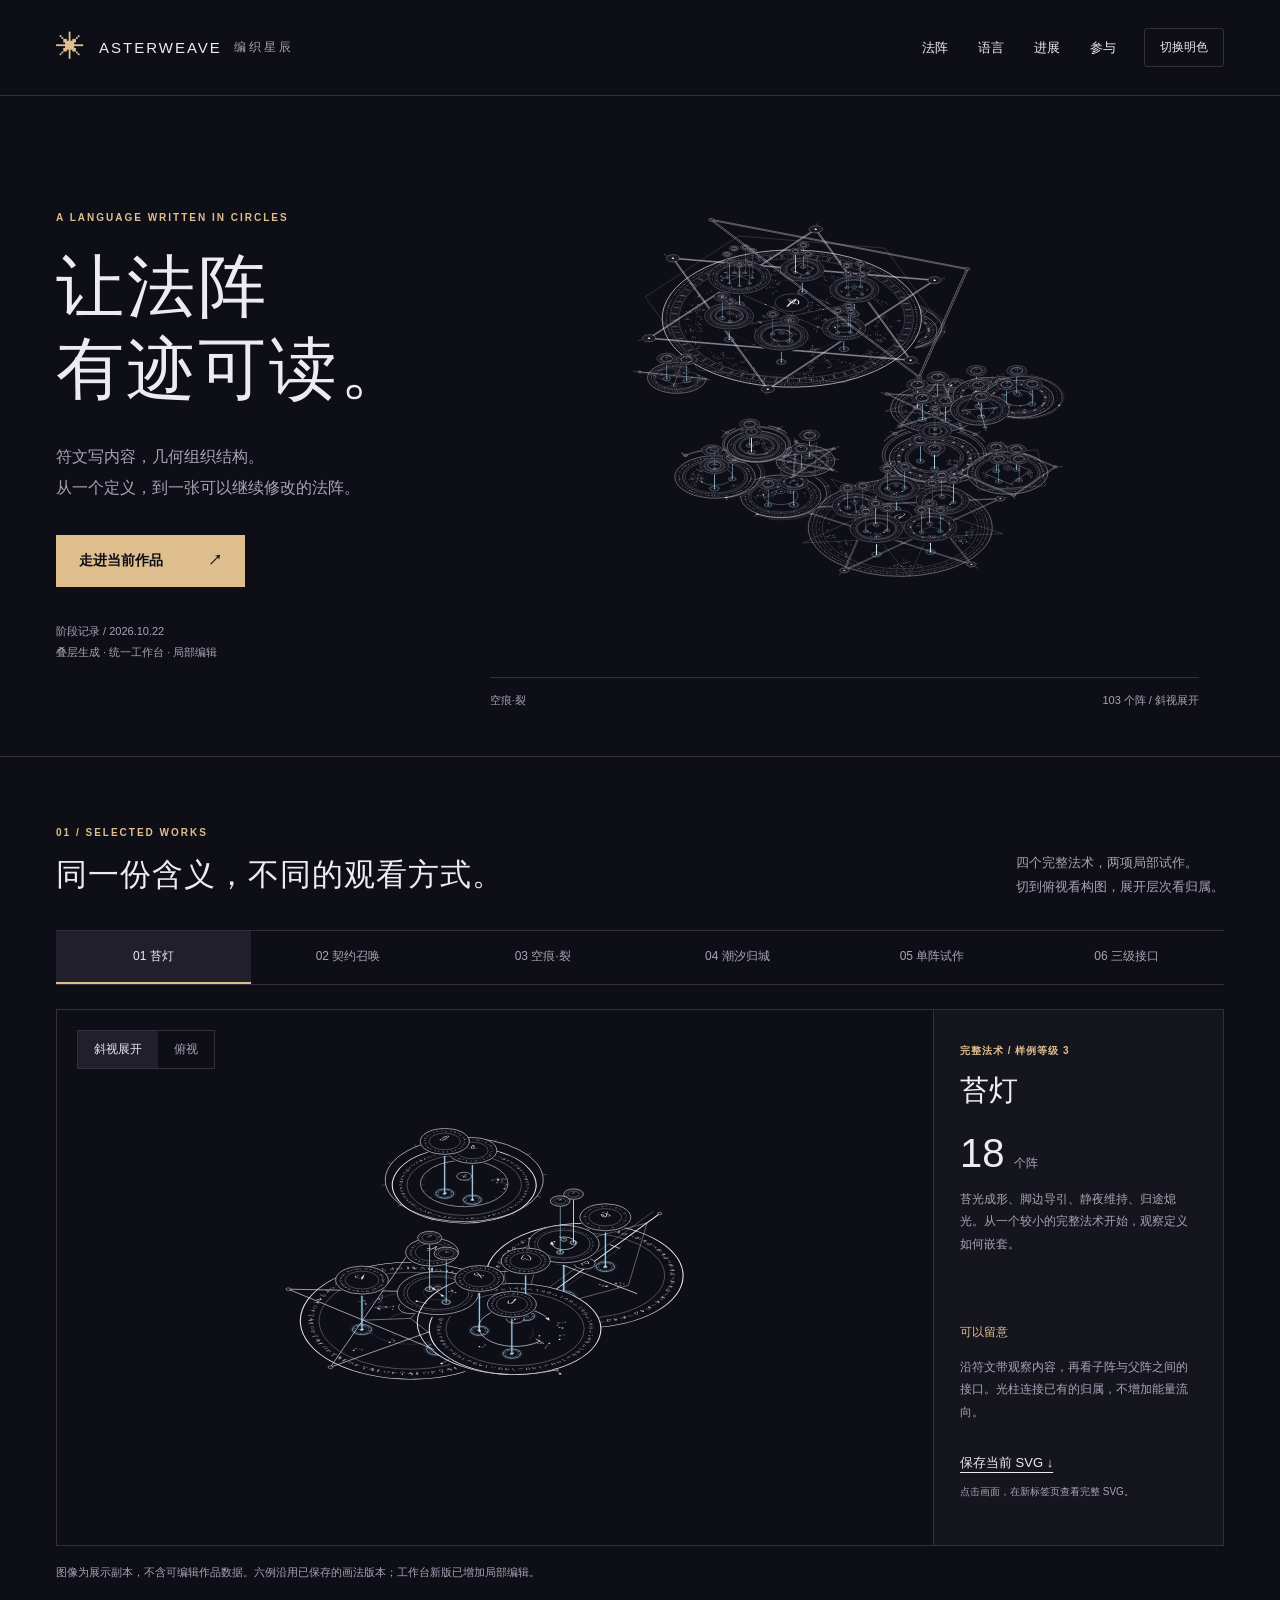
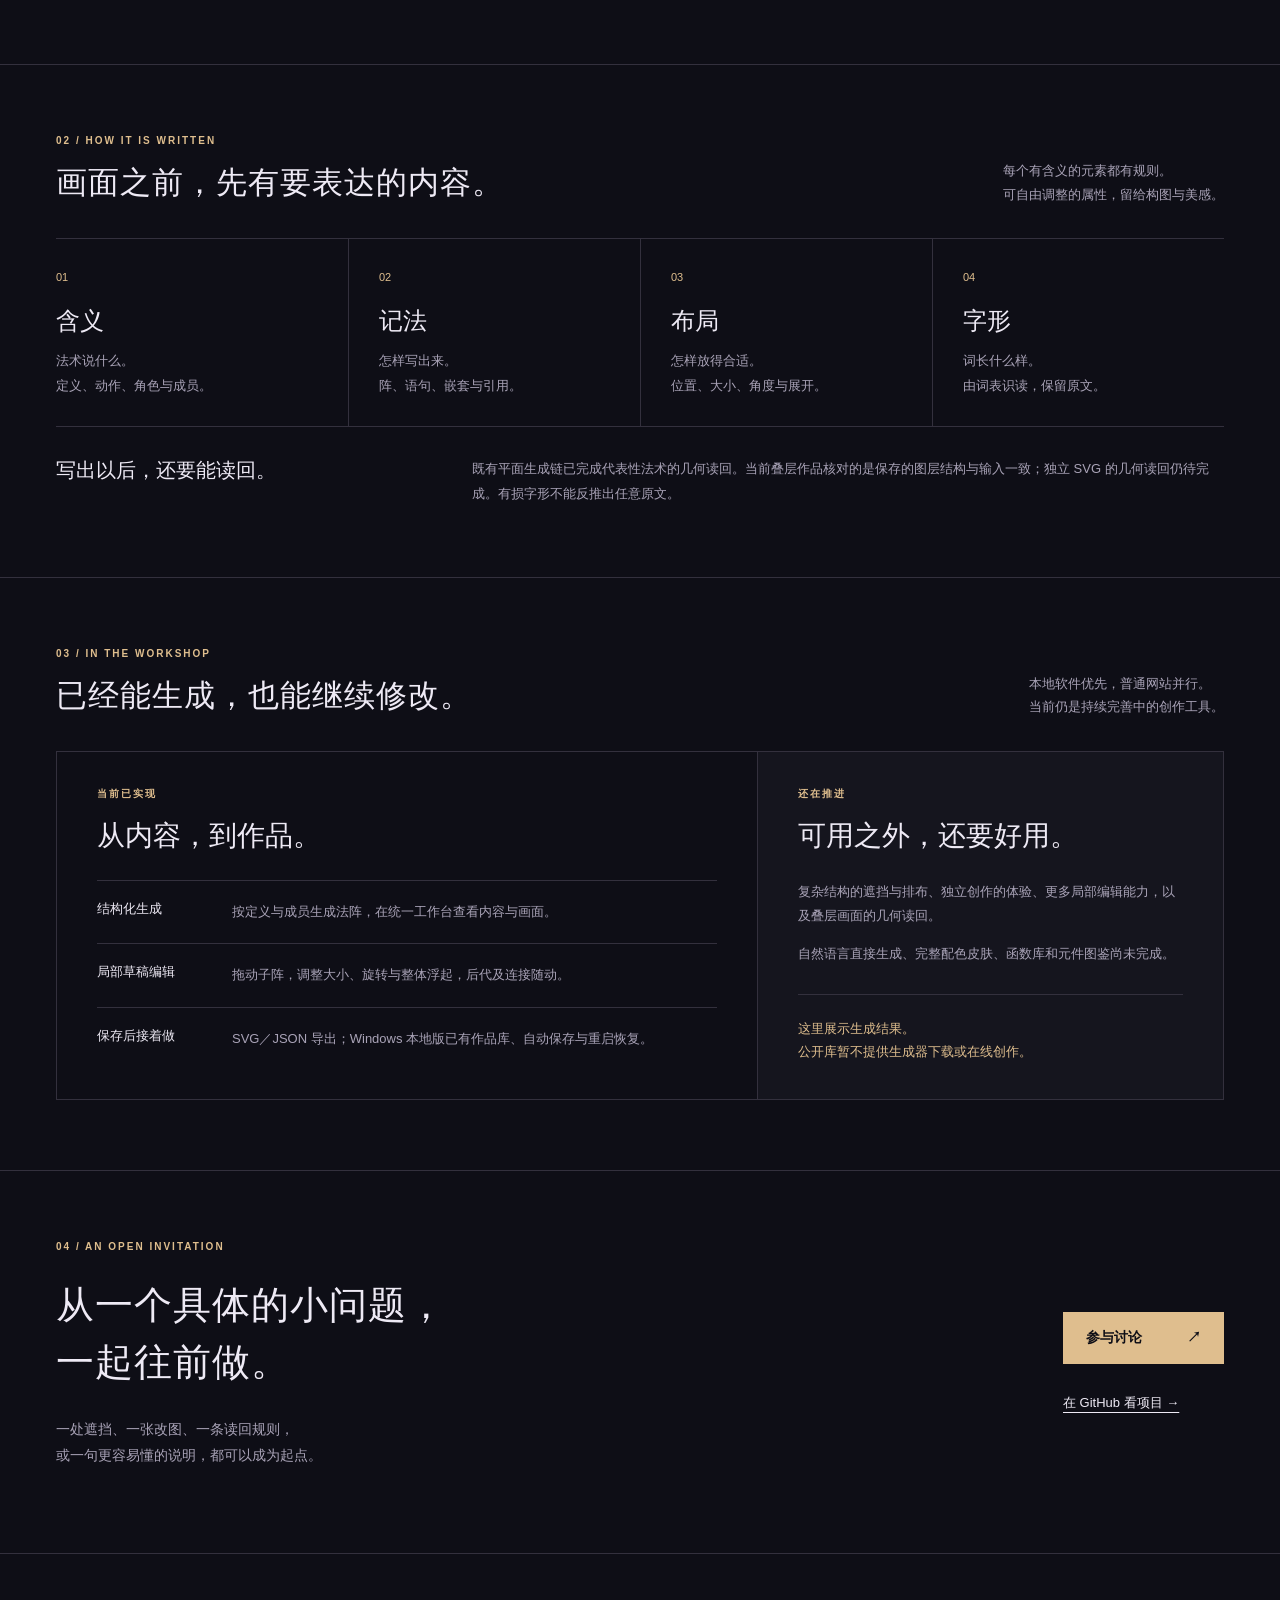
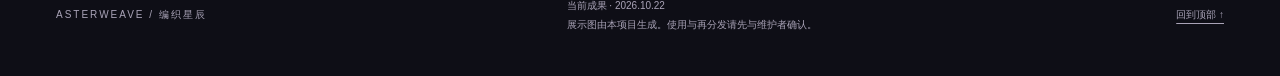
==== index.html @ 4962d7f4 "docs: refresh public showcase with current layered works" ====
<!doctype html>
<html lang="zh-CN">
<head>
  <meta charset="utf-8">
  <meta name="viewport" content="width=device-width,initial-scale=1">
  <meta name="description" content="Asterweave 编织星辰：一门可读、可写的法阵图形语言。查看当前法术、叠层结构与创作进展。">
  <title>Asterweave · 编织星辰</title>
  <link rel="stylesheet" href="showcase.css">
  <script src="showcase.js" defer></script>
</head>
<body>
  <a class="skip" href="#works">跳到作品</a>
  <header class="masthead wrap">
    <a class="brand" href="#"><span class="brand-mark" aria-hidden="true">✳</span> ASTERWEAVE <span class="brand-cn">编织星辰</span></a>
    <nav aria-label="主导航"><a href="#works">法阵</a><a href="#process">语言</a><a href="#progress">进展</a><a href="#join">参与</a></nav>
    <button class="theme" type="button" aria-pressed="false">切换明色</button>
  </header>
  <main>
    <section class="hero wrap" aria-labelledby="intro-title">
      <div class="hero-copy"><p class="eyebrow">A LANGUAGE WRITTEN IN CIRCLES</p><h1 id="intro-title">让法阵<br>有迹可读。</h1><p class="lead">符文写内容，几何组织结构。<br>从一个定义，到一张可以继续修改的法阵。</p><a class="cta" href="#works">走进当前作品 <span aria-hidden="true">↗</span></a><p class="edition">阶段记录 / 2026.10.22<br>叠层生成 · 统一工作台 · 局部编辑</p></div>
      <figure class="hero-art"><img data-hero src="assets/rift-dark-oblique.svg" alt="空痕·裂，103 个阵的斜视展开" fetchpriority="high"><figcaption><span>空痕·裂</span><span>103 个阵 / 斜视展开</span></figcaption></figure>
    </section>
    <section class="works wrap section" id="works" aria-labelledby="works-title">
      <div class="section-head"><div><p class="eyebrow">01 / SELECTED WORKS</p><h2 id="works-title">同一份含义，不同的观看方式。</h2></div><p>四个完整法术，两项局部试作。<br>切到俯视看构图，展开层次看归属。</p></div>
      <div class="selectors" role="group" aria-label="选择作品">
        <button type="button" data-work="moss-lamp" aria-pressed="true">01 苔灯</button><button type="button" data-work="contract" aria-pressed="false">02 契约召唤</button><button type="button" data-work="rift" aria-pressed="false">03 空痕·裂</button><button type="button" data-work="tidal-city" aria-pressed="false">04 潮汐归城</button><button type="button" data-work="single" aria-pressed="false">05 单阵试作</button><button type="button" data-work="chain" aria-pressed="false">06 三级接口</button>
      </div>
      <div class="exhibit">
        <div class="exhibit-image"><div class="view-controls" role="group" aria-label="观看角度"><button type="button" data-mode="oblique" aria-pressed="true">斜视展开</button><button type="button" data-mode="flat" aria-pressed="false">俯视</button></div><a id="art-link" href="assets/moss-lamp-dark-oblique.svg" target="_blank" rel="noopener" aria-label="打开苔灯完整 SVG"><img id="art-image" src="assets/moss-lamp-dark-oblique.svg" alt="苔灯，斜视展开" decoding="async"></a></div>
        <aside class="exhibit-note" aria-live="polite"><div><p class="eyebrow" id="work-kind">完整法术 / 样例等级 3</p><h3 id="work-title">苔灯</h3><p class="work-count"><strong id="work-count">18</strong> 个阵</p><p id="work-description">苔光成形、脚边导引、静夜维持、归途熄光。从一个较小的完整法术开始，观察定义如何嵌套。</p></div><div><p class="look-label">可以留意</p><p id="work-look">沿符文带观察内容，再看子阵与父阵之间的接口。光柱连接已有的归属，不增加能量流向。</p><a class="text-link" id="download" href="assets/moss-lamp-dark-oblique.svg" download>保存当前 SVG ↓</a><p class="small" id="image-status" role="status">点击画面，在新标签页查看完整 SVG。</p></div></aside>
      </div>
      <p class="footnote">图像为展示副本，不含可编辑作品数据。六例沿用已保存的画法版本；工作台新版已增加局部编辑。</p>
      <noscript><p>未启用脚本时，可直接查看六个样例：<a href="assets/moss-lamp-dark-oblique.svg">苔灯</a> · <a href="assets/contract-dark-oblique.svg">契约召唤</a> · <a href="assets/rift-dark-oblique.svg">空痕·裂</a> · <a href="assets/tidal-city-dark-oblique.svg">潮汐归城</a> · <a href="assets/single-dark-oblique.svg">单阵</a> · <a href="assets/chain-dark-oblique.svg">三级接口</a>。</p></noscript>
    </section>
    <section class="language wrap section" id="process" aria-labelledby="language-title"><div class="section-head"><div><p class="eyebrow">02 / HOW IT IS WRITTEN</p><h2 id="language-title">画面之前，先有要表达的内容。</h2></div><p>每个有含义的元素都有规则。<br>可自由调整的属性，留给构图与美感。</p></div><div class="layers"><article><span>01</span><h3>含义</h3><p>法术说什么。<br>定义、动作、角色与成员。</p></article><article><span>02</span><h3>记法</h3><p>怎样写出来。<br>阵、语句、嵌套与引用。</p></article><article><span>03</span><h3>布局</h3><p>怎样放得合适。<br>位置、大小、角度与展开。</p></article><article><span>04</span><h3>字形</h3><p>词长什么样。<br>由词表识读，保留原文。</p></article></div><div class="reading"><h3>写出以后，还要能读回。</h3><p>既有平面生成链已完成代表性法术的几何读回。当前叠层作品核对的是保存的图层结构与输入一致；独立 SVG 的几何读回仍待完成。有损字形不能反推出任意原文。</p></div></section>
    <section class="wrap section" id="progress" aria-labelledby="progress-title"><div class="section-head"><div><p class="eyebrow">03 / IN THE WORKSHOP</p><h2 id="progress-title">已经能生成，也能继续修改。</h2></div><p>本地软件优先，普通网站并行。<br>当前仍是持续完善中的创作工具。</p></div><div class="progress-grid"><div class="progress-now"><p class="eyebrow">当前已实现</p><h3>从内容，到作品。</h3><ul><li><strong>结构化生成</strong><span>按定义与成员生成法阵，在统一工作台查看内容与画面。</span></li><li><strong>局部草稿编辑</strong><span>拖动子阵，调整大小、旋转与整体浮起，后代及连接随动。</span></li><li><strong>保存后接着做</strong><span>SVG／JSON 导出；Windows 本地版已有作品库、自动保存与重启恢复。</span></li></ul></div><div class="progress-next"><p class="eyebrow">还在推进</p><h3>可用之外，还要好用。</h3><p>复杂结构的遮挡与排布、独立创作的体验、更多局部编辑能力，以及叠层画面的几何读回。</p><p>自然语言直接生成、完整配色皮肤、函数库和元件图鉴尚未完成。</p><div class="availability">这里展示生成结果。<br>公开库暂不提供生成器下载或在线创作。</div></div></div></section>
    <section class="join wrap section" id="join"><div><p class="eyebrow">04 / AN OPEN INVITATION</p><h2>从一个具体的小问题，<br>一起往前做。</h2><p>一处遮挡、一张改图、一条读回规则，<br>或一句更容易懂的说明，都可以成为起点。</p></div><div class="join-actions"><a class="cta" href="https://github.com/JizhiShiroppu/Asterweave-public/issues/new/choose">参与讨论 <span aria-hidden="true">↗</span></a><a class="text-link" href="https://github.com/JizhiShiroppu/Asterweave-public">在 GitHub 看项目 →</a></div></section>
  </main>
  <footer class="wrap footer"><span>ASTERWEAVE / 编织星辰</span><p>当前成果 · 2026.10.22<br>展示图由本项目生成。使用与再分发请先与维护者确认。</p><a href="#">回到顶部 ↑</a></footer>
</body>
</html>
---- showcase.css ----
:root{color-scheme:dark;--bg:#0e0e16;--panel:#15151e;--ink:#eeeaf5;--muted:#a9a3b7;--line:#33303d;--accent:#dfbe8e;--soft:#211f2b;font-family:'Segoe UI','Microsoft YaHei',sans-serif;color:var(--ink);background:var(--bg)}
:root[data-theme=light]{color-scheme:light;--bg:#f7f5fb;--panel:#eeebf3;--ink:#282235;--muted:#665e75;--line:#d4ccdf;--accent:#80531f;--soft:#e6dfec}*{box-sizing:border-box}html{scroll-behavior:smooth;scroll-padding-top:30px}body{margin:0}button,a{-webkit-tap-highlight-color:transparent}button{font:inherit;cursor:pointer}a{color:inherit;text-underline-offset:5px}a:focus-visible,button:focus-visible{outline:2px solid var(--accent);outline-offset:5px}button{color:var(--ink)}.wrap{max-width:1440px;margin-inline:auto;padding-inline:56px}.masthead{height:96px;display:flex;align-items:center;gap:28px;border-bottom:1px solid var(--line)}.brand{text-decoration:none;letter-spacing:2px;font-size:15px;display:flex;align-items:center;gap:12px}.brand-mark{color:var(--accent);font-size:29px}.brand-cn{font-size:12px;letter-spacing:3px;color:var(--muted)}nav{display:flex;gap:30px;margin-left:auto;font-size:13px}nav a{text-decoration:none}.theme{background:transparent;border:1px solid var(--line);padding:10px 15px;font-size:12px;border-radius:3px}.hero{display:grid;grid-template-columns:35% 65%;min-height:660px;align-items:center;padding-block:68px 45px}.eyebrow{font-size:10px;font-weight:600;letter-spacing:2px;color:var(--accent);margin:0 0 24px}.hero h1{font-family:'Songti SC','SimSun',serif;font-size:clamp(52px,5.3vw,82px);font-weight:400;line-height:1.2;letter-spacing:3px;margin:0 0 32px}.lead{font-size:16px;line-height:1.9;color:var(--muted);margin:0 0 32px}.cta{display:inline-flex;align-items:center;justify-content:space-between;gap:45px;padding:16px 22px;background:var(--accent);color:var(--bg);font-size:14px;font-weight:600;text-decoration:none;border:1px solid var(--accent)}.cta:hover{filter:brightness(1.1)}.edition{font-size:11px;line-height:1.9;color:var(--muted);margin:34px 0 0}.hero-art{margin:0;min-width:0}.hero-art img{width:100%;height:490px;object-fit:contain;display:block}.hero-art figcaption{margin:20px 25px 0;display:flex;justify-content:space-between;font-size:11px;color:var(--muted);border-top:1px solid var(--line);padding-top:15px}.section{padding-block:70px;border-top:1px solid var(--line)}.section-head{display:flex;justify-content:space-between;align-items:flex-end;gap:30px;margin-bottom:32px}.section-head .eyebrow{margin-bottom:14px}h2{font-size:clamp(24px,2.4vw,34px);line-height:1.5;font-weight:400;letter-spacing:1px;margin:0}.section-head>p{color:var(--muted);font-size:13px;line-height:1.8;margin:0}h3{font-weight:400}.selectors{display:flex;flex-wrap:wrap;border-top:1px solid var(--line);border-bottom:1px solid var(--line);margin-bottom:24px}.selectors button{background:none;border:0;border-bottom:2px solid transparent;padding:17px 20px;font-size:12px;color:var(--muted);flex:1;white-space:nowrap}.selectors button[aria-pressed=true]{border-bottom-color:var(--accent);color:var(--ink);background:var(--soft)}.exhibit{display:grid;grid-template-columns:minmax(0,1fr) 290px;border:1px solid var(--line)}.exhibit-image{position:relative;min-width:0}.view-controls{position:absolute;top:20px;left:20px;z-index:1;display:flex;border:1px solid var(--line);background:var(--bg)}.view-controls button{background:none;border:0;padding:10px 16px;font-size:12px;color:var(--muted)}.view-controls button[aria-pressed=true]{background:var(--soft);color:var(--ink)}#art-link{display:block;padding:70px 20px 25px}#art-image{display:block;width:100%;height:440px;object-fit:contain}.exhibit-note{border-left:1px solid var(--line);padding:34px 26px;display:flex;flex-direction:column;justify-content:space-between;gap:32px;background:var(--panel)}.exhibit-note .eyebrow{font-size:10px;letter-spacing:1px;margin:0 0 12px}.exhibit-note h3{font-size:29px;line-height:1.4;margin:0 0 20px}.work-count{font-size:12px;color:var(--muted)}.work-count strong{font-weight:300;font-size:40px;color:var(--ink);padding-right:6px}.exhibit-note p:not(.eyebrow):not(.work-count){font-size:12px;line-height:1.9;color:var(--muted)}.exhibit-note .look-label{color:var(--accent)!important;margin-bottom:5px}.text-link{font-size:13px;display:inline-block;margin-top:18px}.small{font-size:10px!important}.footnote{font-size:11px;color:var(--muted);line-height:1.8;margin-top:17px}.layers{display:grid;grid-template-columns:repeat(4,1fr);border-top:1px solid var(--line);border-bottom:1px solid var(--line)}.layers article{padding:28px 30px;border-left:1px solid var(--line)}.layers article:first-child{padding-left:0;border-left:0}.layers span{font-size:11px;color:var(--accent)}.layers h3{font-size:24px;margin:20px 0 12px}.layers p{font-size:13px;line-height:1.9;color:var(--muted);margin:0}.reading{display:grid;grid-template-columns:1fr 2fr;gap:40px;margin-top:30px}.reading h3{font-size:20px;margin:0}.reading p{font-size:13px;line-height:1.9;color:var(--muted);margin:0}.progress-grid{display:grid;grid-template-columns:3fr 2fr;border:1px solid var(--line)}.progress-grid>div{padding:35px 40px}.progress-grid h3{font-size:28px;margin:0 0 25px}.progress-next{background:var(--panel);border-left:1px solid var(--line)}.progress-grid .eyebrow{margin-bottom:16px}.progress-grid ul{list-style:none;padding:0;margin:0}.progress-grid li{display:grid;grid-template-columns:120px 1fr;gap:15px;border-top:1px solid var(--line);padding:19px 0}.progress-grid li:last-child{padding-bottom:0}.progress-grid strong{font-size:13px;font-weight:500}.progress-grid span,.progress-next p:not(.eyebrow){font-size:13px;line-height:1.9;color:var(--muted)}.availability{border-top:1px solid var(--line);padding-top:22px;margin-top:27px;font-size:13px;line-height:1.8;color:var(--accent)}.join{display:flex;justify-content:space-between;align-items:center;gap:40px}.join h2{font-size:clamp(29px,3vw,43px)}.join p:not(.eyebrow){font-size:14px;color:var(--muted);line-height:1.9;margin-top:25px}.join-actions{display:flex;flex-direction:column;align-items:flex-start;gap:12px}.footer{display:flex;align-items:center;justify-content:space-between;gap:25px;padding-block:32px;border-top:1px solid var(--line);font-size:10px;color:var(--muted)}.footer>span{letter-spacing:2px}.footer p{line-height:1.9}.skip{position:fixed;top:-100px;left:20px;padding:12px;z-index:5;background:var(--bg)}.skip:focus{top:10px}@media(min-width:1600px){.hero{min-height:730px}.hero-art img{height:540px}}@media(max-width:1000px){.wrap{padding-inline:28px}.brand-cn{display:none}nav{gap:20px}.hero{grid-template-columns:38% 62%;min-height:590px}.hero-art img{height:420px}.hero h1{font-size:clamp(40px,5.7vw,56px)}.lead{font-size:14px}.section-head{align-items:flex-start;flex-direction:column;gap:16px}.section-head>p br{display:none}.exhibit{grid-template-columns:minmax(0,1fr) 235px}.exhibit-note{padding:25px 20px}.exhibit-note h3{font-size:25px}.progress-grid>div{padding:28px}.progress-grid li{grid-template-columns:1fr;gap:7px}.selectors button{padding-inline:12px}}@media(max-width:640px){.wrap{padding-inline:20px}.masthead{height:76px;gap:14px;flex-wrap:wrap}.brand{font-size:12px;gap:7px;letter-spacing:1px}.brand-mark{font-size:24px}.theme{margin-left:auto;font-size:11px;padding:8px 10px}nav{display:none}.hero{grid-template-columns:1fr;padding-block:40px 28px;gap:20px}.hero h1{font-size:53px;line-height:1.15;margin-bottom:24px}.hero h1 br{display:block}.hero .eyebrow{font-size:9px;margin-bottom:20px}.lead{font-size:14px;margin-bottom:24px}.edition{margin-top:22px;font-size:10px}.hero-art img{height:280px}.hero-art figcaption{margin:5px 0 0}.section{padding-block:42px}.section-head{margin-bottom:24px}h2{font-size:24px;letter-spacing:0}.selectors{display:grid;grid-template-columns:repeat(3,1fr);gap:0}.selectors button{font-size:11px;padding:14px 5px}.exhibit{grid-template-columns:1fr}#art-link{padding:65px 10px 20px}#art-image{height:290px}.view-controls{top:14px;left:14px}.exhibit-note{border-left:0;border-top:1px solid var(--line);display:grid;grid-template-columns:1fr;gap:12px;padding:24px}.exhibit-note h3{margin-bottom:10px}.work-count{margin:8px 0}.work-count strong{font-size:32px}.exhibit-note p{margin-block:8px}.exhibit-note .text-link{margin-top:10px}.layers{grid-template-columns:repeat(2,1fr)}.layers article{padding:23px!important}.layers article:nth-child(odd){border-left:0;padding-left:0!important}.layers article:nth-child(n+3){border-top:1px solid var(--line)}.layers h3{font-size:22px;margin:12px 0 8px}.layers p{font-size:12px}.reading{grid-template-columns:1fr;gap:15px;margin-top:24px}.progress-grid{grid-template-columns:1fr}.progress-grid>div{padding:25px}.progress-next{border-left:0;border-top:1px solid var(--line)}.join{align-items:flex-start;flex-direction:column;gap:20px}.join h2{font-size:30px}.join p:not(.eyebrow){font-size:13px}.footer{align-items:flex-start;flex-direction:column;gap:10px}.footer p{margin:0}}@media(prefers-reduced-motion:reduce){html{scroll-behavior:auto}}
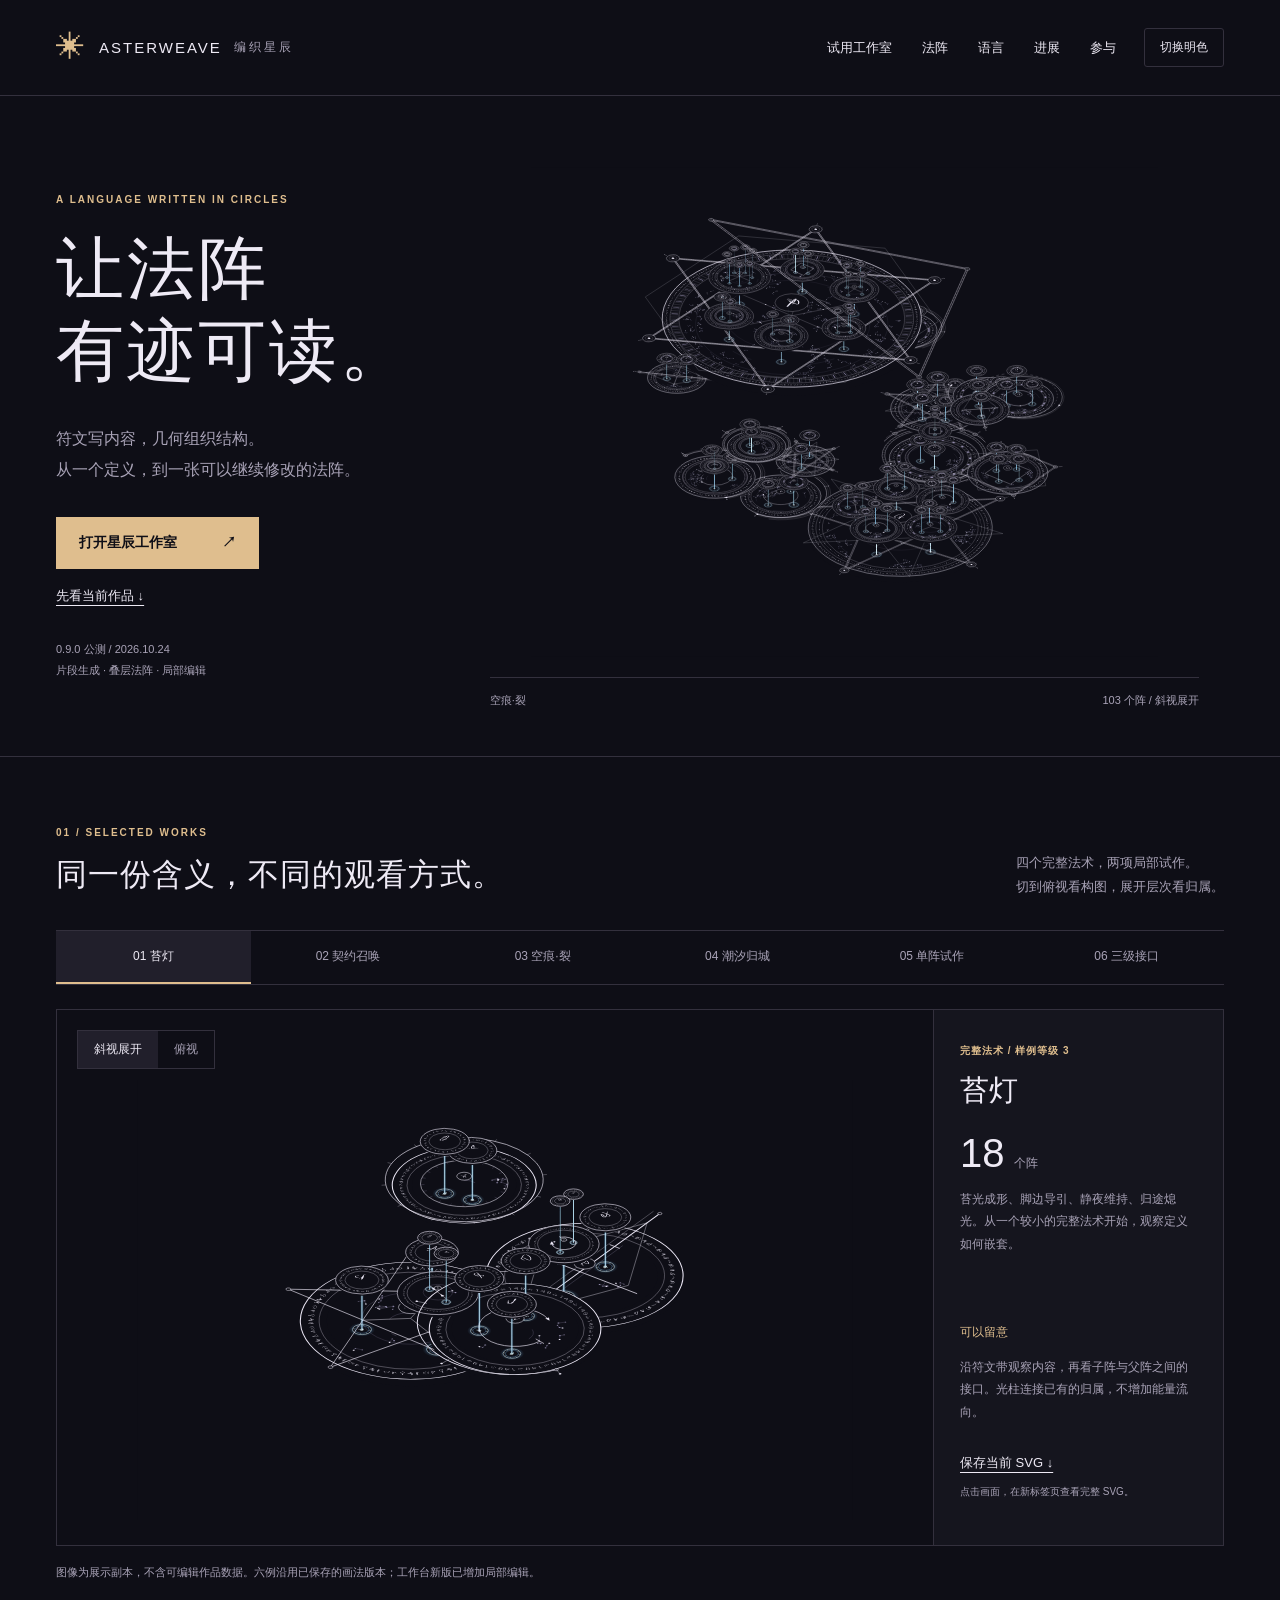
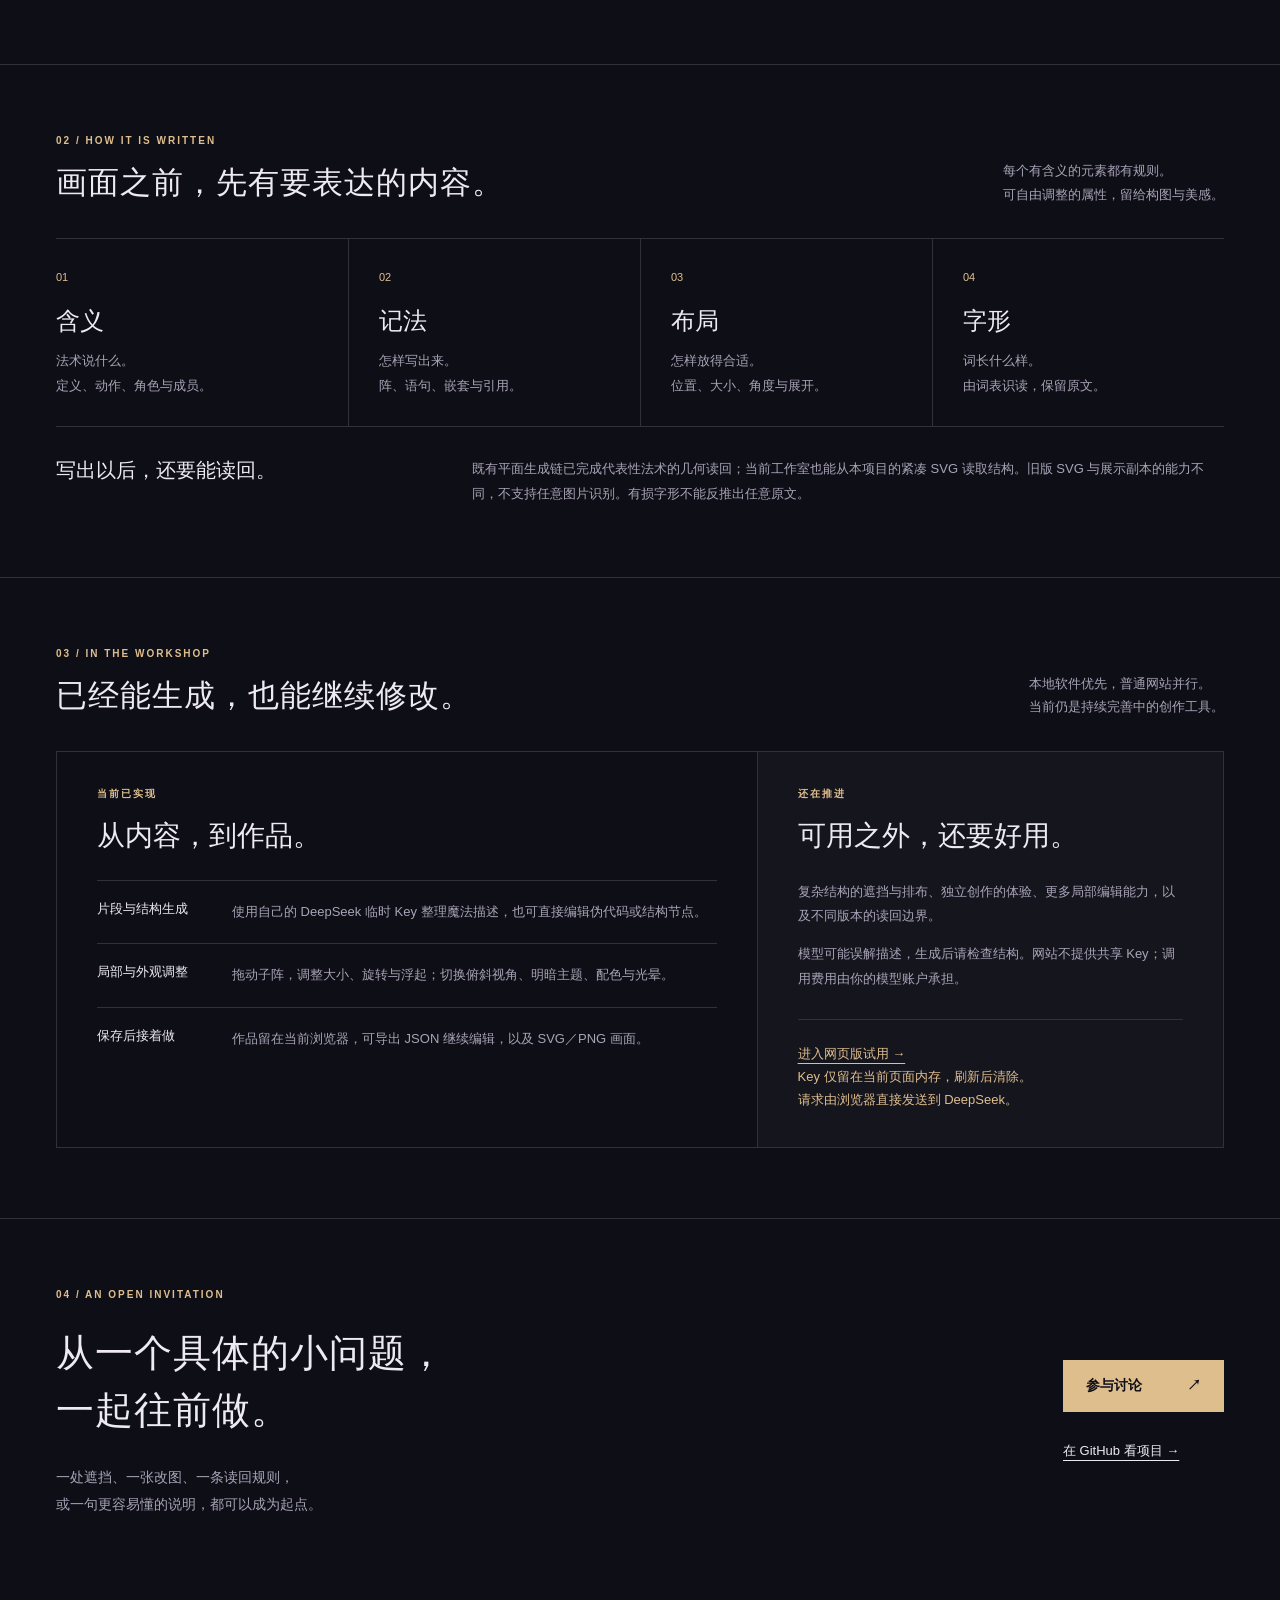
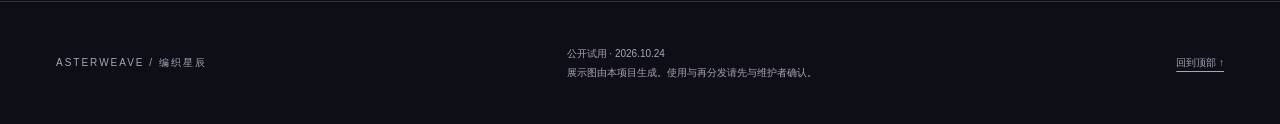
==== commit 913ed825: "feat: publish browser studio with temporary DeepSeek key" ====
--- a/index.html
+++ b/index.html
@@ -12,12 +12,12 @@
   <a class="skip" href="#works">跳到作品</a>
   <header class="masthead wrap">
     <a class="brand" href="#"><span class="brand-mark" aria-hidden="true">✳</span> ASTERWEAVE <span class="brand-cn">编织星辰</span></a>
-    <nav aria-label="主导航"><a href="#works">法阵</a><a href="#process">语言</a><a href="#progress">进展</a><a href="#join">参与</a></nav>
+    <nav aria-label="主导航"><a href="try/">试用工作室</a><a href="#works">法阵</a><a href="#process">语言</a><a href="#progress">进展</a><a href="#join">参与</a></nav>
     <button class="theme" type="button" aria-pressed="false">切换明色</button>
   </header>
   <main>
     <section class="hero wrap" aria-labelledby="intro-title">
-      <div class="hero-copy"><p class="eyebrow">A LANGUAGE WRITTEN IN CIRCLES</p><h1 id="intro-title">让法阵<br>有迹可读。</h1><p class="lead">符文写内容，几何组织结构。<br>从一个定义，到一张可以继续修改的法阵。</p><a class="cta" href="#works">走进当前作品 <span aria-hidden="true">↗</span></a><p class="edition">阶段记录 / 2026.10.22<br>叠层生成 · 统一工作台 · 局部编辑</p></div>
+      <div class="hero-copy"><p class="eyebrow">A LANGUAGE WRITTEN IN CIRCLES</p><h1 id="intro-title">让法阵<br>有迹可读。</h1><p class="lead">符文写内容，几何组织结构。<br>从一个定义，到一张可以继续修改的法阵。</p><a class="cta" href="try/">打开星辰工作室 <span aria-hidden="true">↗</span></a><br><a class="text-link" href="#works">先看当前作品 ↓</a><p class="edition">0.9.0 公测 / 2026.10.24<br>片段生成 · 叠层法阵 · 局部编辑</p></div>
       <figure class="hero-art"><img data-hero src="assets/rift-dark-oblique.svg" alt="空痕·裂，103 个阵的斜视展开" fetchpriority="high"><figcaption><span>空痕·裂</span><span>103 个阵 / 斜视展开</span></figcaption></figure>
     </section>
     <section class="works wrap section" id="works" aria-labelledby="works-title">
@@ -32,10 +32,10 @@
       <p class="footnote">图像为展示副本，不含可编辑作品数据。六例沿用已保存的画法版本；工作台新版已增加局部编辑。</p>
       <noscript><p>未启用脚本时，可直接查看六个样例：<a href="assets/moss-lamp-dark-oblique.svg">苔灯</a> · <a href="assets/contract-dark-oblique.svg">契约召唤</a> · <a href="assets/rift-dark-oblique.svg">空痕·裂</a> · <a href="assets/tidal-city-dark-oblique.svg">潮汐归城</a> · <a href="assets/single-dark-oblique.svg">单阵</a> · <a href="assets/chain-dark-oblique.svg">三级接口</a>。</p></noscript>
     </section>
-    <section class="language wrap section" id="process" aria-labelledby="language-title"><div class="section-head"><div><p class="eyebrow">02 / HOW IT IS WRITTEN</p><h2 id="language-title">画面之前，先有要表达的内容。</h2></div><p>每个有含义的元素都有规则。<br>可自由调整的属性，留给构图与美感。</p></div><div class="layers"><article><span>01</span><h3>含义</h3><p>法术说什么。<br>定义、动作、角色与成员。</p></article><article><span>02</span><h3>记法</h3><p>怎样写出来。<br>阵、语句、嵌套与引用。</p></article><article><span>03</span><h3>布局</h3><p>怎样放得合适。<br>位置、大小、角度与展开。</p></article><article><span>04</span><h3>字形</h3><p>词长什么样。<br>由词表识读，保留原文。</p></article></div><div class="reading"><h3>写出以后，还要能读回。</h3><p>既有平面生成链已完成代表性法术的几何读回。当前叠层作品核对的是保存的图层结构与输入一致；独立 SVG 的几何读回仍待完成。有损字形不能反推出任意原文。</p></div></section>
-    <section class="wrap section" id="progress" aria-labelledby="progress-title"><div class="section-head"><div><p class="eyebrow">03 / IN THE WORKSHOP</p><h2 id="progress-title">已经能生成，也能继续修改。</h2></div><p>本地软件优先，普通网站并行。<br>当前仍是持续完善中的创作工具。</p></div><div class="progress-grid"><div class="progress-now"><p class="eyebrow">当前已实现</p><h3>从内容，到作品。</h3><ul><li><strong>结构化生成</strong><span>按定义与成员生成法阵，在统一工作台查看内容与画面。</span></li><li><strong>局部草稿编辑</strong><span>拖动子阵，调整大小、旋转与整体浮起，后代及连接随动。</span></li><li><strong>保存后接着做</strong><span>SVG／JSON 导出；Windows 本地版已有作品库、自动保存与重启恢复。</span></li></ul></div><div class="progress-next"><p class="eyebrow">还在推进</p><h3>可用之外，还要好用。</h3><p>复杂结构的遮挡与排布、独立创作的体验、更多局部编辑能力，以及叠层画面的几何读回。</p><p>自然语言直接生成、完整配色皮肤、函数库和元件图鉴尚未完成。</p><div class="availability">这里展示生成结果。<br>公开库暂不提供生成器下载或在线创作。</div></div></div></section>
+    <section class="language wrap section" id="process" aria-labelledby="language-title"><div class="section-head"><div><p class="eyebrow">02 / HOW IT IS WRITTEN</p><h2 id="language-title">画面之前，先有要表达的内容。</h2></div><p>每个有含义的元素都有规则。<br>可自由调整的属性，留给构图与美感。</p></div><div class="layers"><article><span>01</span><h3>含义</h3><p>法术说什么。<br>定义、动作、角色与成员。</p></article><article><span>02</span><h3>记法</h3><p>怎样写出来。<br>阵、语句、嵌套与引用。</p></article><article><span>03</span><h3>布局</h3><p>怎样放得合适。<br>位置、大小、角度与展开。</p></article><article><span>04</span><h3>字形</h3><p>词长什么样。<br>由词表识读，保留原文。</p></article></div><div class="reading"><h3>写出以后，还要能读回。</h3><p>既有平面生成链已完成代表性法术的几何读回；当前工作室也能从本项目的紧凑 SVG 读取结构。旧版 SVG 与展示副本的能力不同，不支持任意图片识别。有损字形不能反推出任意原文。</p></div></section>
+    <section class="wrap section" id="progress" aria-labelledby="progress-title"><div class="section-head"><div><p class="eyebrow">03 / IN THE WORKSHOP</p><h2 id="progress-title">已经能生成，也能继续修改。</h2></div><p>本地软件优先，普通网站并行。<br>当前仍是持续完善中的创作工具。</p></div><div class="progress-grid"><div class="progress-now"><p class="eyebrow">当前已实现</p><h3>从内容，到作品。</h3><ul><li><strong>片段与结构生成</strong><span>使用自己的 DeepSeek 临时 Key 整理魔法描述，也可直接编辑伪代码或结构节点。</span></li><li><strong>局部与外观调整</strong><span>拖动子阵，调整大小、旋转与浮起；切换俯斜视角、明暗主题、配色与光晕。</span></li><li><strong>保存后接着做</strong><span>作品留在当前浏览器，可导出 JSON 继续编辑，以及 SVG／PNG 画面。</span></li></ul></div><div class="progress-next"><p class="eyebrow">还在推进</p><h3>可用之外，还要好用。</h3><p>复杂结构的遮挡与排布、独立创作的体验、更多局部编辑能力，以及不同版本的读回边界。</p><p>模型可能误解描述，生成后请检查结构。网站不提供共享 Key；调用费用由你的模型账户承担。</p><div class="availability"><a href="try/">进入网页版试用 →</a><br>Key 仅留在当前页面内存，刷新后清除。<br>请求由浏览器直接发送到 DeepSeek。</div></div></div></section>
     <section class="join wrap section" id="join"><div><p class="eyebrow">04 / AN OPEN INVITATION</p><h2>从一个具体的小问题，<br>一起往前做。</h2><p>一处遮挡、一张改图、一条读回规则，<br>或一句更容易懂的说明，都可以成为起点。</p></div><div class="join-actions"><a class="cta" href="https://github.com/JizhiShiroppu/Asterweave-public/issues/new/choose">参与讨论 <span aria-hidden="true">↗</span></a><a class="text-link" href="https://github.com/JizhiShiroppu/Asterweave-public">在 GitHub 看项目 →</a></div></section>
   </main>
-  <footer class="wrap footer"><span>ASTERWEAVE / 编织星辰</span><p>当前成果 · 2026.10.22<br>展示图由本项目生成。使用与再分发请先与维护者确认。</p><a href="#">回到顶部 ↑</a></footer>
+  <footer class="wrap footer"><span>ASTERWEAVE / 编织星辰</span><p>公开试用 · 2026.10.24<br>展示图由本项目生成。使用与再分发请先与维护者确认。</p><a href="#">回到顶部 ↑</a></footer>
 </body>
 </html>
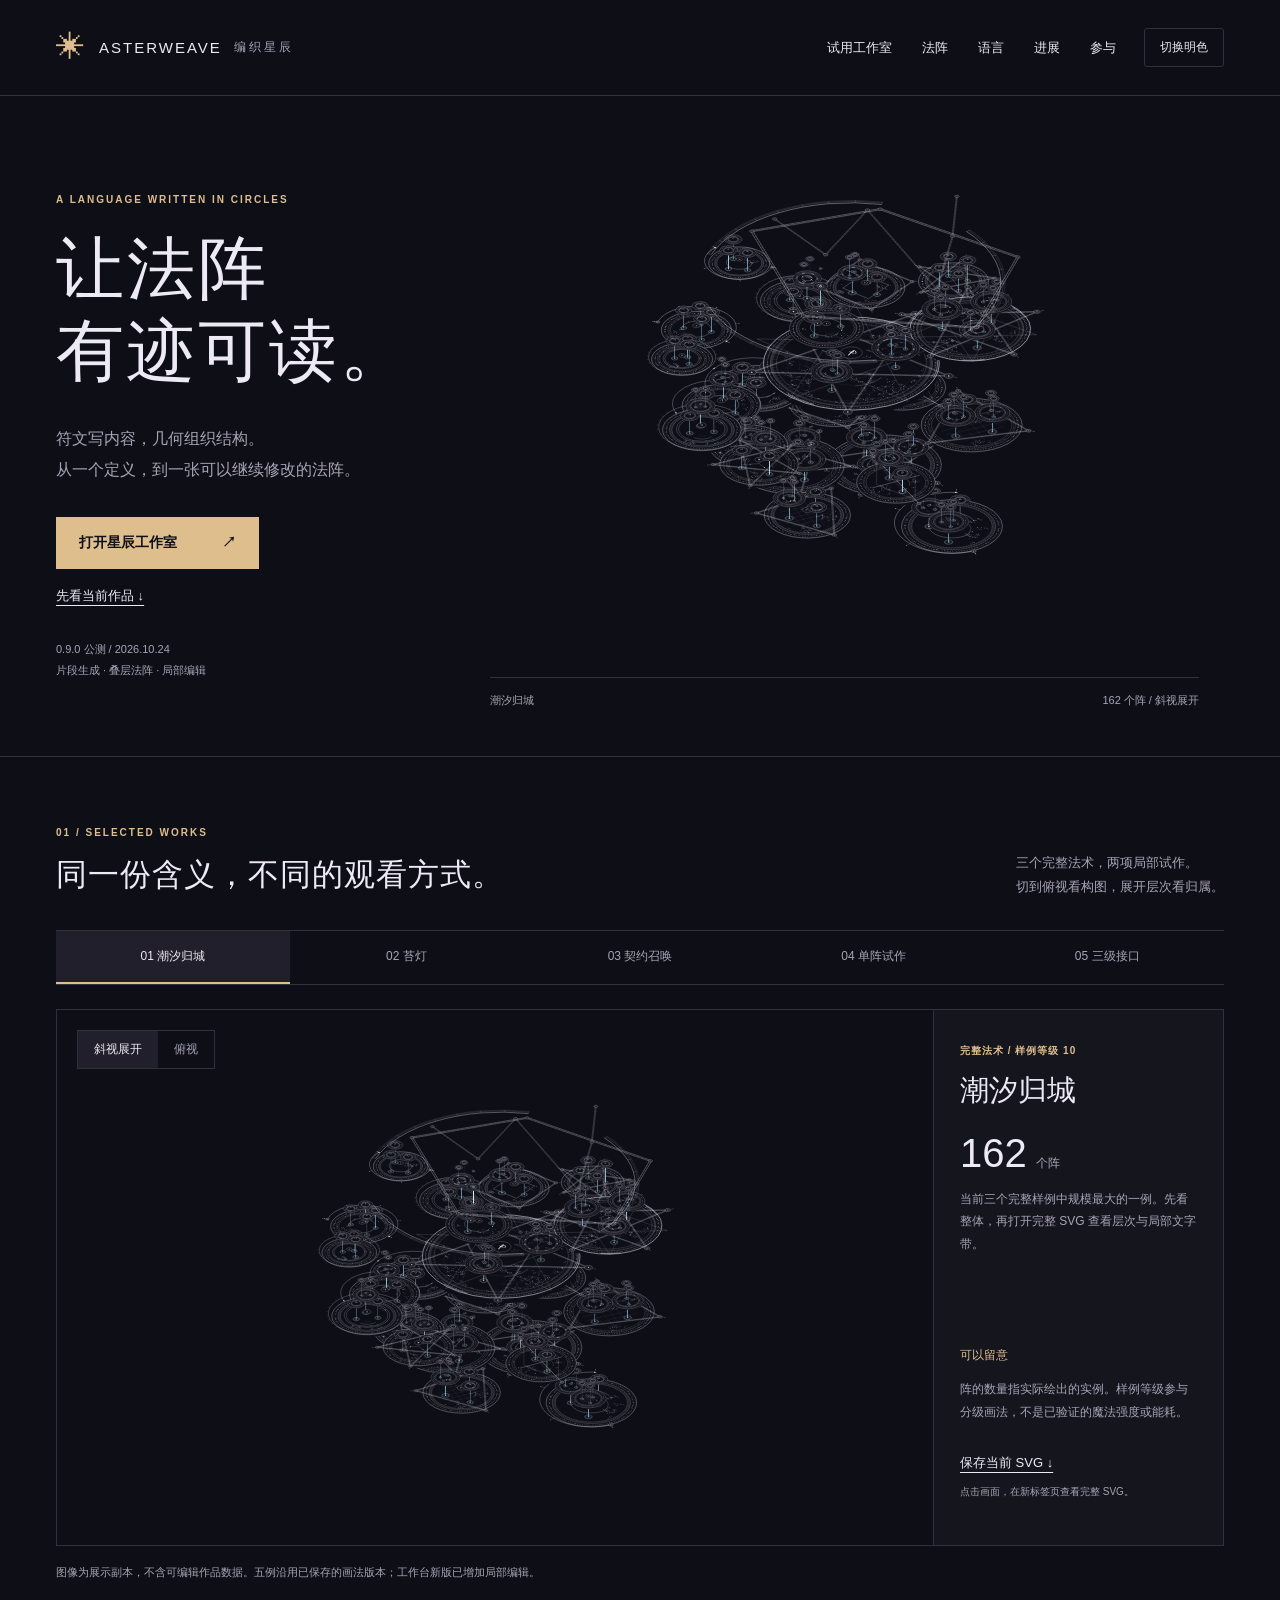
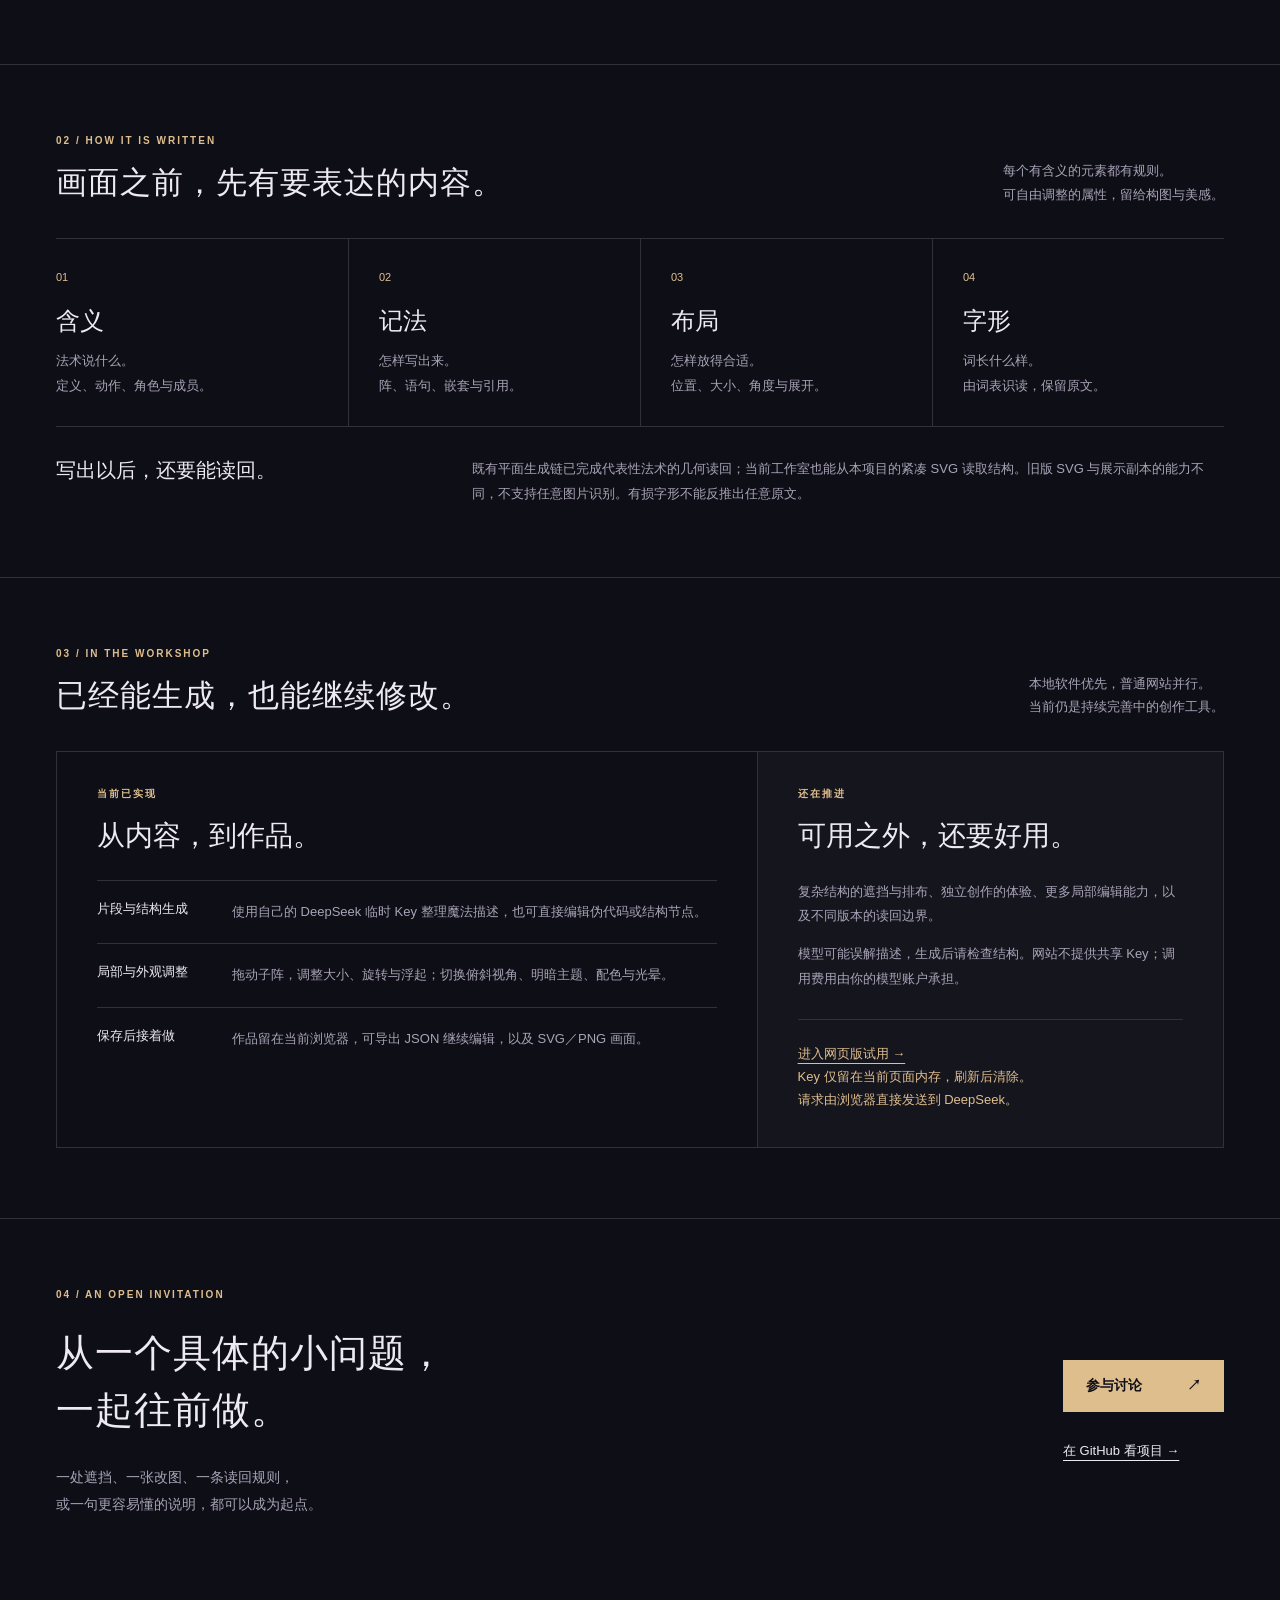
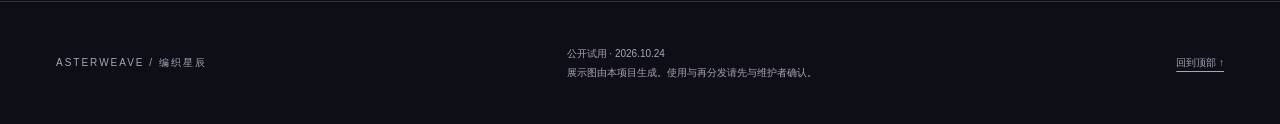
==== commit ba0d5726: "feat: showcase tidal city and remove retired private sample" ====
--- a/index.html
+++ b/index.html
@@ -18,19 +18,19 @@
   <main>
     <section class="hero wrap" aria-labelledby="intro-title">
       <div class="hero-copy"><p class="eyebrow">A LANGUAGE WRITTEN IN CIRCLES</p><h1 id="intro-title">让法阵<br>有迹可读。</h1><p class="lead">符文写内容，几何组织结构。<br>从一个定义，到一张可以继续修改的法阵。</p><a class="cta" href="try/">打开星辰工作室 <span aria-hidden="true">↗</span></a><br><a class="text-link" href="#works">先看当前作品 ↓</a><p class="edition">0.9.0 公测 / 2026.10.24<br>片段生成 · 叠层法阵 · 局部编辑</p></div>
-      <figure class="hero-art"><img data-hero src="assets/rift-dark-oblique.svg" alt="空痕·裂，103 个阵的斜视展开" fetchpriority="high"><figcaption><span>空痕·裂</span><span>103 个阵 / 斜视展开</span></figcaption></figure>
+      <figure class="hero-art"><img data-hero src="assets/tidal-city-dark-oblique.svg" alt="潮汐归城，162 个阵的斜视展开" fetchpriority="high"><figcaption><span>潮汐归城</span><span>162 个阵 / 斜视展开</span></figcaption></figure>
     </section>
     <section class="works wrap section" id="works" aria-labelledby="works-title">
-      <div class="section-head"><div><p class="eyebrow">01 / SELECTED WORKS</p><h2 id="works-title">同一份含义，不同的观看方式。</h2></div><p>四个完整法术，两项局部试作。<br>切到俯视看构图，展开层次看归属。</p></div>
+      <div class="section-head"><div><p class="eyebrow">01 / SELECTED WORKS</p><h2 id="works-title">同一份含义，不同的观看方式。</h2></div><p>三个完整法术，两项局部试作。<br>切到俯视看构图，展开层次看归属。</p></div>
       <div class="selectors" role="group" aria-label="选择作品">
-        <button type="button" data-work="moss-lamp" aria-pressed="true">01 苔灯</button><button type="button" data-work="contract" aria-pressed="false">02 契约召唤</button><button type="button" data-work="rift" aria-pressed="false">03 空痕·裂</button><button type="button" data-work="tidal-city" aria-pressed="false">04 潮汐归城</button><button type="button" data-work="single" aria-pressed="false">05 单阵试作</button><button type="button" data-work="chain" aria-pressed="false">06 三级接口</button>
+        <button type="button" data-work="tidal-city" aria-pressed="true">01 潮汐归城</button><button type="button" data-work="moss-lamp" aria-pressed="false">02 苔灯</button><button type="button" data-work="contract" aria-pressed="false">03 契约召唤</button><button type="button" data-work="single" aria-pressed="false">04 单阵试作</button><button type="button" data-work="chain" aria-pressed="false">05 三级接口</button>
       </div>
       <div class="exhibit">
-        <div class="exhibit-image"><div class="view-controls" role="group" aria-label="观看角度"><button type="button" data-mode="oblique" aria-pressed="true">斜视展开</button><button type="button" data-mode="flat" aria-pressed="false">俯视</button></div><a id="art-link" href="assets/moss-lamp-dark-oblique.svg" target="_blank" rel="noopener" aria-label="打开苔灯完整 SVG"><img id="art-image" src="assets/moss-lamp-dark-oblique.svg" alt="苔灯，斜视展开" decoding="async"></a></div>
-        <aside class="exhibit-note" aria-live="polite"><div><p class="eyebrow" id="work-kind">完整法术 / 样例等级 3</p><h3 id="work-title">苔灯</h3><p class="work-count"><strong id="work-count">18</strong> 个阵</p><p id="work-description">苔光成形、脚边导引、静夜维持、归途熄光。从一个较小的完整法术开始，观察定义如何嵌套。</p></div><div><p class="look-label">可以留意</p><p id="work-look">沿符文带观察内容，再看子阵与父阵之间的接口。光柱连接已有的归属，不增加能量流向。</p><a class="text-link" id="download" href="assets/moss-lamp-dark-oblique.svg" download>保存当前 SVG ↓</a><p class="small" id="image-status" role="status">点击画面，在新标签页查看完整 SVG。</p></div></aside>
+        <div class="exhibit-image"><div class="view-controls" role="group" aria-label="观看角度"><button type="button" data-mode="oblique" aria-pressed="true">斜视展开</button><button type="button" data-mode="flat" aria-pressed="false">俯视</button></div><a id="art-link" href="assets/tidal-city-dark-oblique.svg" target="_blank" rel="noopener" aria-label="打开潮汐归城完整 SVG"><img id="art-image" src="assets/tidal-city-dark-oblique.svg" alt="潮汐归城，斜视展开" decoding="async"></a></div>
+        <aside class="exhibit-note" aria-live="polite"><div><p class="eyebrow" id="work-kind">完整法术 / 样例等级 10</p><h3 id="work-title">潮汐归城</h3><p class="work-count"><strong id="work-count">162</strong> 个阵</p><p id="work-description">当前三个完整样例中规模最大的一例。先看整体，再打开完整 SVG 查看层次与局部文字带。</p></div><div><p class="look-label">可以留意</p><p id="work-look">阵的数量指实际绘出的实例。样例等级参与分级画法，不是已验证的魔法强度或能耗。</p><a class="text-link" id="download" href="assets/tidal-city-dark-oblique.svg" download>保存当前 SVG ↓</a><p class="small" id="image-status" role="status">点击画面，在新标签页查看完整 SVG。</p></div></aside>
       </div>
-      <p class="footnote">图像为展示副本，不含可编辑作品数据。六例沿用已保存的画法版本；工作台新版已增加局部编辑。</p>
-      <noscript><p>未启用脚本时，可直接查看六个样例：<a href="assets/moss-lamp-dark-oblique.svg">苔灯</a> · <a href="assets/contract-dark-oblique.svg">契约召唤</a> · <a href="assets/rift-dark-oblique.svg">空痕·裂</a> · <a href="assets/tidal-city-dark-oblique.svg">潮汐归城</a> · <a href="assets/single-dark-oblique.svg">单阵</a> · <a href="assets/chain-dark-oblique.svg">三级接口</a>。</p></noscript>
+      <p class="footnote">图像为展示副本，不含可编辑作品数据。五例沿用已保存的画法版本；工作台新版已增加局部编辑。</p>
+      <noscript><p>未启用脚本时，可直接查看五个样例：<a href="assets/tidal-city-dark-oblique.svg">潮汐归城</a> · <a href="assets/moss-lamp-dark-oblique.svg">苔灯</a> · <a href="assets/contract-dark-oblique.svg">契约召唤</a> · <a href="assets/single-dark-oblique.svg">单阵</a> · <a href="assets/chain-dark-oblique.svg">三级接口</a>。</p></noscript>
     </section>
     <section class="language wrap section" id="process" aria-labelledby="language-title"><div class="section-head"><div><p class="eyebrow">02 / HOW IT IS WRITTEN</p><h2 id="language-title">画面之前，先有要表达的内容。</h2></div><p>每个有含义的元素都有规则。<br>可自由调整的属性，留给构图与美感。</p></div><div class="layers"><article><span>01</span><h3>含义</h3><p>法术说什么。<br>定义、动作、角色与成员。</p></article><article><span>02</span><h3>记法</h3><p>怎样写出来。<br>阵、语句、嵌套与引用。</p></article><article><span>03</span><h3>布局</h3><p>怎样放得合适。<br>位置、大小、角度与展开。</p></article><article><span>04</span><h3>字形</h3><p>词长什么样。<br>由词表识读，保留原文。</p></article></div><div class="reading"><h3>写出以后，还要能读回。</h3><p>既有平面生成链已完成代表性法术的几何读回；当前工作室也能从本项目的紧凑 SVG 读取结构。旧版 SVG 与展示副本的能力不同，不支持任意图片识别。有损字形不能反推出任意原文。</p></div></section>
     <section class="wrap section" id="progress" aria-labelledby="progress-title"><div class="section-head"><div><p class="eyebrow">03 / IN THE WORKSHOP</p><h2 id="progress-title">已经能生成，也能继续修改。</h2></div><p>本地软件优先，普通网站并行。<br>当前仍是持续完善中的创作工具。</p></div><div class="progress-grid"><div class="progress-now"><p class="eyebrow">当前已实现</p><h3>从内容，到作品。</h3><ul><li><strong>片段与结构生成</strong><span>使用自己的 DeepSeek 临时 Key 整理魔法描述，也可直接编辑伪代码或结构节点。</span></li><li><strong>局部与外观调整</strong><span>拖动子阵，调整大小、旋转与浮起；切换俯斜视角、明暗主题、配色与光晕。</span></li><li><strong>保存后接着做</strong><span>作品留在当前浏览器，可导出 JSON 继续编辑，以及 SVG／PNG 画面。</span></li></ul></div><div class="progress-next"><p class="eyebrow">还在推进</p><h3>可用之外，还要好用。</h3><p>复杂结构的遮挡与排布、独立创作的体验、更多局部编辑能力，以及不同版本的读回边界。</p><p>模型可能误解描述，生成后请检查结构。网站不提供共享 Key；调用费用由你的模型账户承担。</p><div class="availability"><a href="try/">进入网页版试用 →</a><br>Key 仅留在当前页面内存，刷新后清除。<br>请求由浏览器直接发送到 DeepSeek。</div></div></div></section>
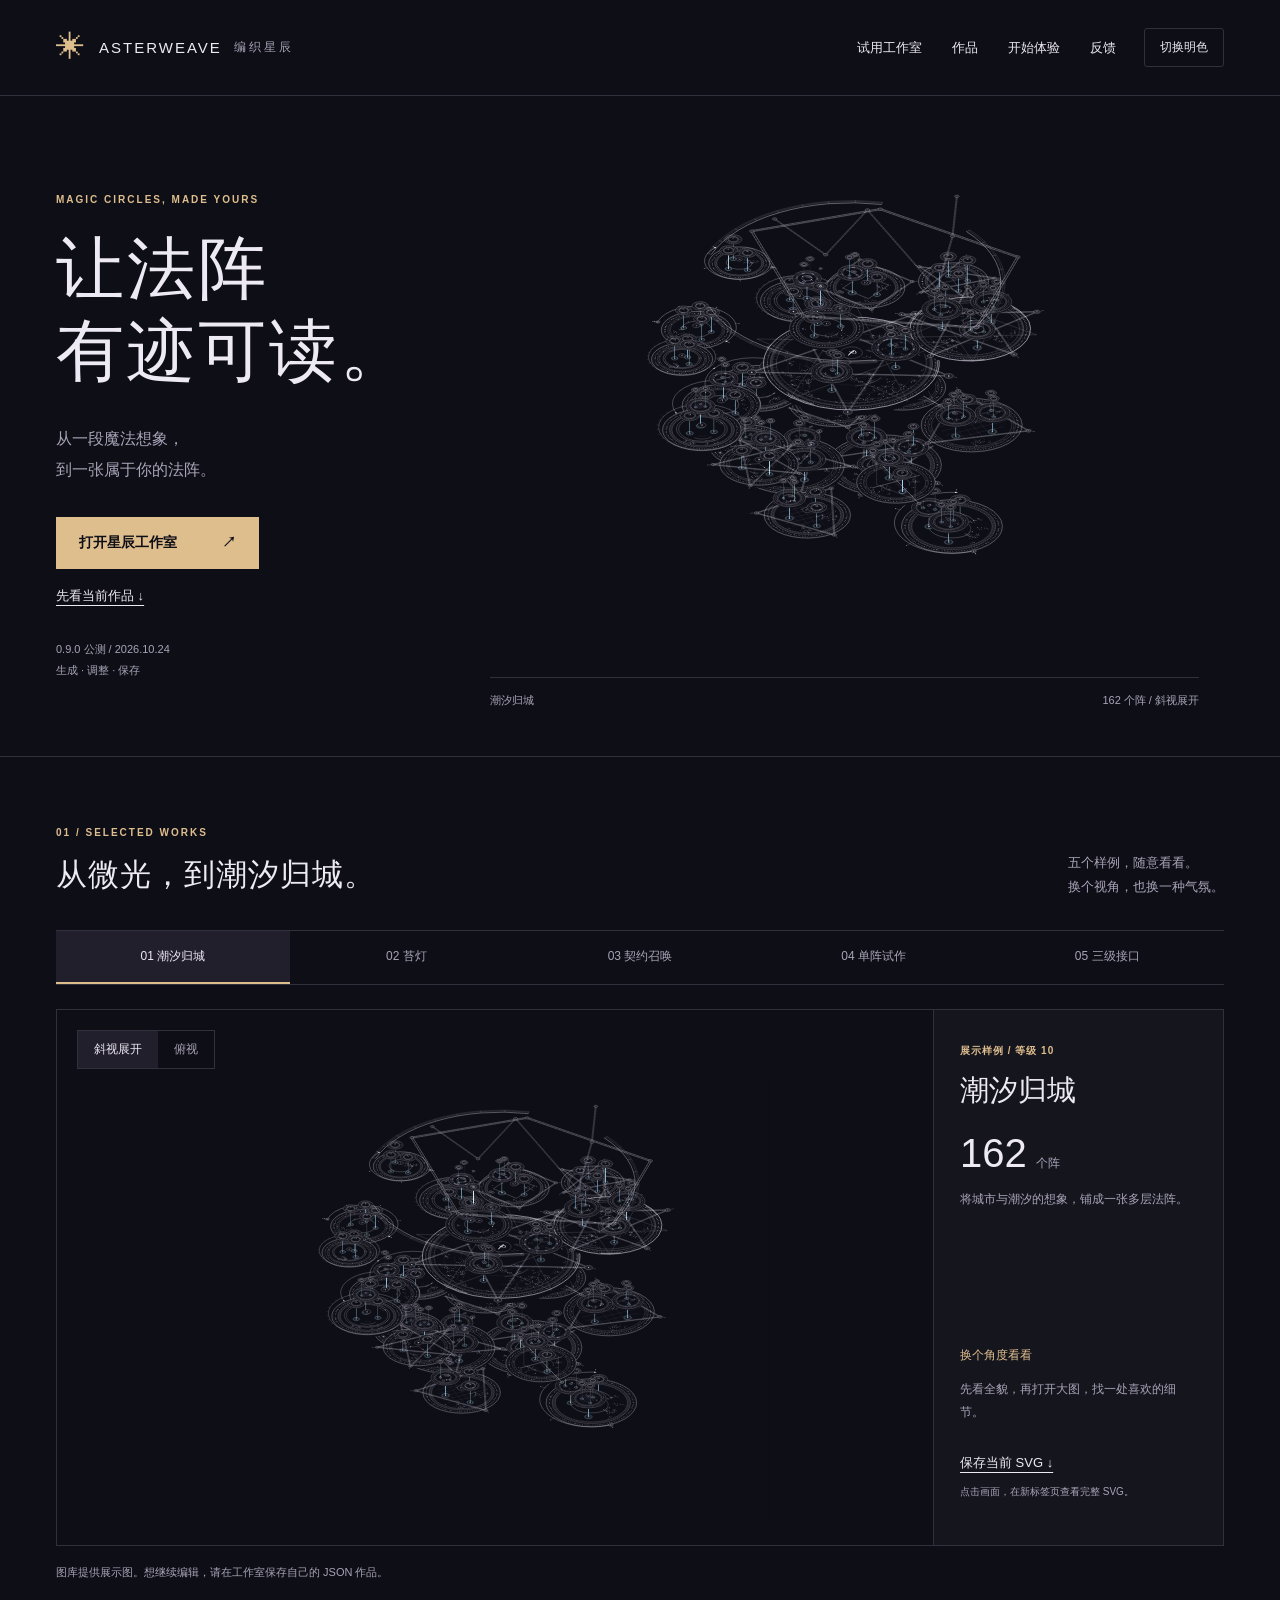
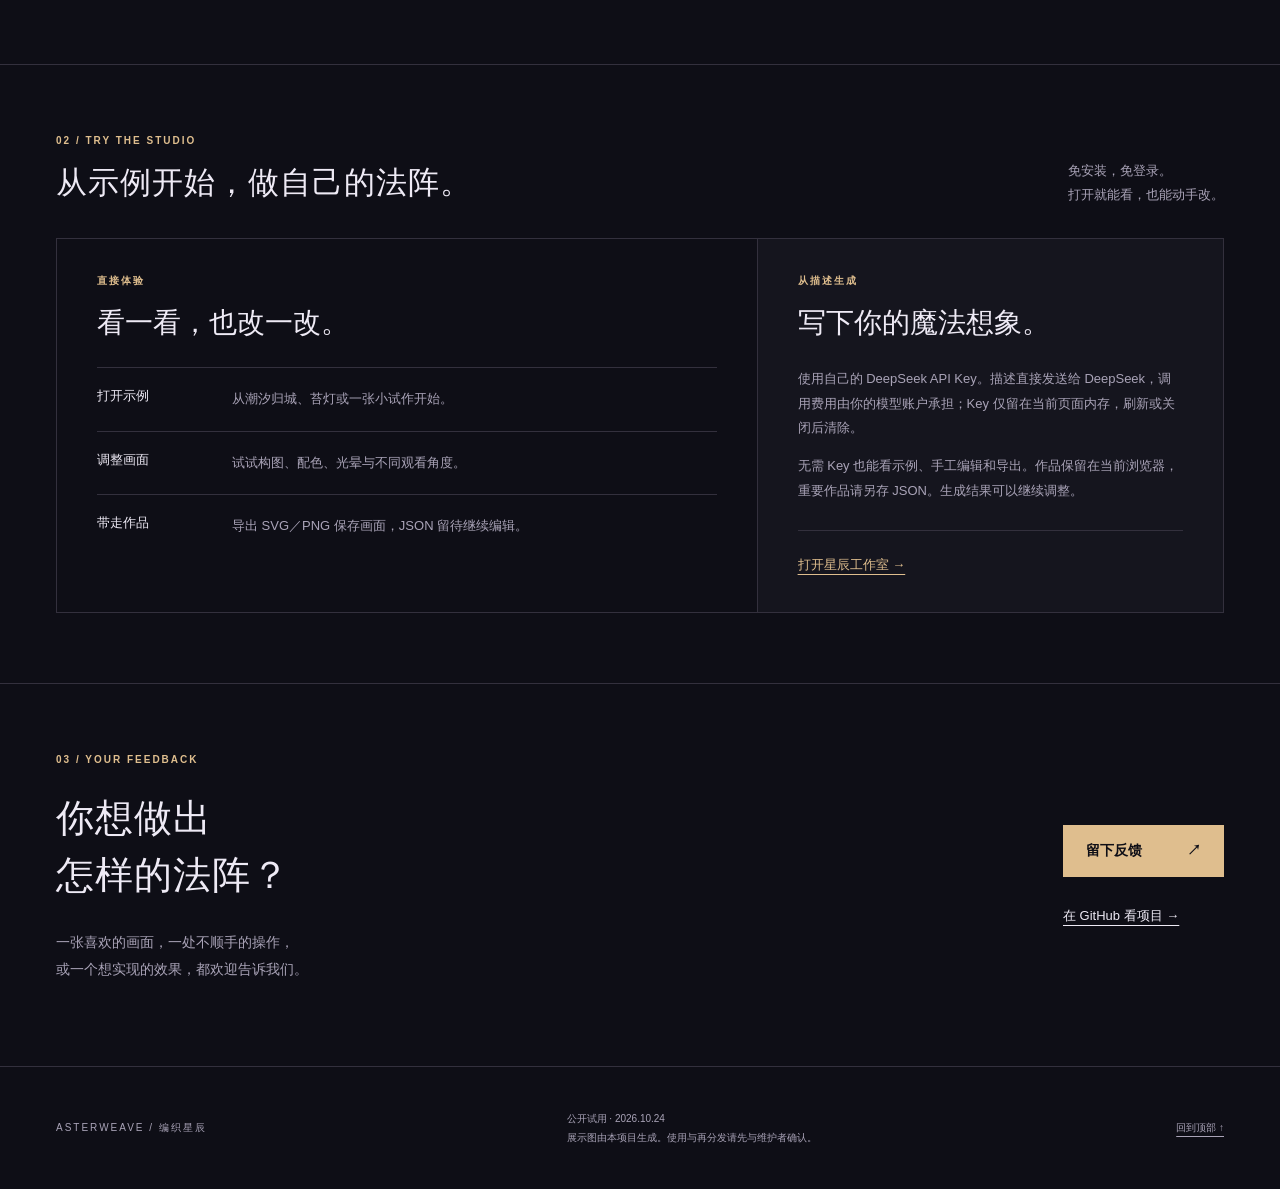
==== commit 35e552fb: "docs: focus public showcase on artwork and trial" ====
--- a/index.html
+++ b/index.html
@@ -3,7 +3,7 @@
 <head>
   <meta charset="utf-8">
   <meta name="viewport" content="width=device-width,initial-scale=1">
-  <meta name="description" content="Asterweave 编织星辰：一门可读、可写的法阵图形语言。查看当前法术、叠层结构与创作进展。">
+  <meta name="description" content="Asterweave 编织星辰：生成、调整和保存你的法阵。浏览作品，或打开星辰工作室试用。">
   <title>Asterweave · 编织星辰</title>
   <link rel="stylesheet" href="showcase.css">
   <script src="showcase.js" defer></script>
@@ -12,29 +12,41 @@
   <a class="skip" href="#works">跳到作品</a>
   <header class="masthead wrap">
     <a class="brand" href="#"><span class="brand-mark" aria-hidden="true">✳</span> ASTERWEAVE <span class="brand-cn">编织星辰</span></a>
-    <nav aria-label="主导航"><a href="try/">试用工作室</a><a href="#works">法阵</a><a href="#process">语言</a><a href="#progress">进展</a><a href="#join">参与</a></nav>
+    <nav aria-label="主导航"><a href="try/">试用工作室</a><a href="#works">作品</a><a href="#try-it">开始体验</a><a href="#join">反馈</a></nav>
     <button class="theme" type="button" aria-pressed="false">切换明色</button>
   </header>
   <main>
     <section class="hero wrap" aria-labelledby="intro-title">
-      <div class="hero-copy"><p class="eyebrow">A LANGUAGE WRITTEN IN CIRCLES</p><h1 id="intro-title">让法阵<br>有迹可读。</h1><p class="lead">符文写内容，几何组织结构。<br>从一个定义，到一张可以继续修改的法阵。</p><a class="cta" href="try/">打开星辰工作室 <span aria-hidden="true">↗</span></a><br><a class="text-link" href="#works">先看当前作品 ↓</a><p class="edition">0.9.0 公测 / 2026.10.24<br>片段生成 · 叠层法阵 · 局部编辑</p></div>
+      <div class="hero-copy">
+        <p class="eyebrow">MAGIC CIRCLES, MADE YOURS</p>
+        <h1 id="intro-title">让法阵<br>有迹可读。</h1>
+        <p class="lead">从一段魔法想象，<br>到一张属于你的法阵。</p>
+        <a class="cta" href="try/">打开星辰工作室 <span aria-hidden="true">↗</span></a><br>
+        <a class="text-link" href="#works">先看当前作品 ↓</a>
+        <p class="edition">0.9.0 公测 / 2026.10.24<br>生成 · 调整 · 保存</p>
+      </div>
       <figure class="hero-art"><img data-hero src="assets/tidal-city-dark-oblique.svg" alt="潮汐归城，162 个阵的斜视展开" fetchpriority="high"><figcaption><span>潮汐归城</span><span>162 个阵 / 斜视展开</span></figcaption></figure>
     </section>
     <section class="works wrap section" id="works" aria-labelledby="works-title">
-      <div class="section-head"><div><p class="eyebrow">01 / SELECTED WORKS</p><h2 id="works-title">同一份含义，不同的观看方式。</h2></div><p>三个完整法术，两项局部试作。<br>切到俯视看构图，展开层次看归属。</p></div>
+      <div class="section-head"><div><p class="eyebrow">01 / SELECTED WORKS</p><h2 id="works-title">从微光，到潮汐归城。</h2></div><p>五个样例，随意看看。<br>换个视角，也换一种气氛。</p></div>
       <div class="selectors" role="group" aria-label="选择作品">
         <button type="button" data-work="tidal-city" aria-pressed="true">01 潮汐归城</button><button type="button" data-work="moss-lamp" aria-pressed="false">02 苔灯</button><button type="button" data-work="contract" aria-pressed="false">03 契约召唤</button><button type="button" data-work="single" aria-pressed="false">04 单阵试作</button><button type="button" data-work="chain" aria-pressed="false">05 三级接口</button>
       </div>
       <div class="exhibit">
         <div class="exhibit-image"><div class="view-controls" role="group" aria-label="观看角度"><button type="button" data-mode="oblique" aria-pressed="true">斜视展开</button><button type="button" data-mode="flat" aria-pressed="false">俯视</button></div><a id="art-link" href="assets/tidal-city-dark-oblique.svg" target="_blank" rel="noopener" aria-label="打开潮汐归城完整 SVG"><img id="art-image" src="assets/tidal-city-dark-oblique.svg" alt="潮汐归城，斜视展开" decoding="async"></a></div>
-        <aside class="exhibit-note" aria-live="polite"><div><p class="eyebrow" id="work-kind">完整法术 / 样例等级 10</p><h3 id="work-title">潮汐归城</h3><p class="work-count"><strong id="work-count">162</strong> 个阵</p><p id="work-description">当前三个完整样例中规模最大的一例。先看整体，再打开完整 SVG 查看层次与局部文字带。</p></div><div><p class="look-label">可以留意</p><p id="work-look">阵的数量指实际绘出的实例。样例等级参与分级画法，不是已验证的魔法强度或能耗。</p><a class="text-link" id="download" href="assets/tidal-city-dark-oblique.svg" download>保存当前 SVG ↓</a><p class="small" id="image-status" role="status">点击画面，在新标签页查看完整 SVG。</p></div></aside>
+        <aside class="exhibit-note" aria-live="polite"><div><p class="eyebrow" id="work-kind">展示样例 / 等级 10</p><h3 id="work-title">潮汐归城</h3><p class="work-count"><strong id="work-count">162</strong> 个阵</p><p id="work-description">将城市与潮汐的想象，铺成一张多层法阵。</p></div><div><p class="look-label">换个角度看看</p><p id="work-look">先看全貌，再打开大图，找一处喜欢的细节。</p><a class="text-link" id="download" href="assets/tidal-city-dark-oblique.svg" download>保存当前 SVG ↓</a><p class="small" id="image-status" role="status">点击画面，在新标签页查看完整 SVG。</p></div></aside>
       </div>
-      <p class="footnote">图像为展示副本，不含可编辑作品数据。五例沿用已保存的画法版本；工作台新版已增加局部编辑。</p>
-      <noscript><p>未启用脚本时，可直接查看五个样例：<a href="assets/tidal-city-dark-oblique.svg">潮汐归城</a> · <a href="assets/moss-lamp-dark-oblique.svg">苔灯</a> · <a href="assets/contract-dark-oblique.svg">契约召唤</a> · <a href="assets/single-dark-oblique.svg">单阵</a> · <a href="assets/chain-dark-oblique.svg">三级接口</a>。</p></noscript>
+      <p class="footnote">图库提供展示图。想继续编辑，请在工作室保存自己的 JSON 作品。</p>
+      <noscript><p>直接查看：<a href="assets/tidal-city-dark-oblique.svg">潮汐归城</a> · <a href="assets/moss-lamp-dark-oblique.svg">苔灯</a> · <a href="assets/contract-dark-oblique.svg">契约召唤</a> · <a href="assets/single-dark-oblique.svg">单阵</a> · <a href="assets/chain-dark-oblique.svg">三级接口</a>。</p></noscript>
     </section>
-    <section class="language wrap section" id="process" aria-labelledby="language-title"><div class="section-head"><div><p class="eyebrow">02 / HOW IT IS WRITTEN</p><h2 id="language-title">画面之前，先有要表达的内容。</h2></div><p>每个有含义的元素都有规则。<br>可自由调整的属性，留给构图与美感。</p></div><div class="layers"><article><span>01</span><h3>含义</h3><p>法术说什么。<br>定义、动作、角色与成员。</p></article><article><span>02</span><h3>记法</h3><p>怎样写出来。<br>阵、语句、嵌套与引用。</p></article><article><span>03</span><h3>布局</h3><p>怎样放得合适。<br>位置、大小、角度与展开。</p></article><article><span>04</span><h3>字形</h3><p>词长什么样。<br>由词表识读，保留原文。</p></article></div><div class="reading"><h3>写出以后，还要能读回。</h3><p>既有平面生成链已完成代表性法术的几何读回；当前工作室也能从本项目的紧凑 SVG 读取结构。旧版 SVG 与展示副本的能力不同，不支持任意图片识别。有损字形不能反推出任意原文。</p></div></section>
-    <section class="wrap section" id="progress" aria-labelledby="progress-title"><div class="section-head"><div><p class="eyebrow">03 / IN THE WORKSHOP</p><h2 id="progress-title">已经能生成，也能继续修改。</h2></div><p>本地软件优先，普通网站并行。<br>当前仍是持续完善中的创作工具。</p></div><div class="progress-grid"><div class="progress-now"><p class="eyebrow">当前已实现</p><h3>从内容，到作品。</h3><ul><li><strong>片段与结构生成</strong><span>使用自己的 DeepSeek 临时 Key 整理魔法描述，也可直接编辑伪代码或结构节点。</span></li><li><strong>局部与外观调整</strong><span>拖动子阵，调整大小、旋转与浮起；切换俯斜视角、明暗主题、配色与光晕。</span></li><li><strong>保存后接着做</strong><span>作品留在当前浏览器，可导出 JSON 继续编辑，以及 SVG／PNG 画面。</span></li></ul></div><div class="progress-next"><p class="eyebrow">还在推进</p><h3>可用之外，还要好用。</h3><p>复杂结构的遮挡与排布、独立创作的体验、更多局部编辑能力，以及不同版本的读回边界。</p><p>模型可能误解描述，生成后请检查结构。网站不提供共享 Key；调用费用由你的模型账户承担。</p><div class="availability"><a href="try/">进入网页版试用 →</a><br>Key 仅留在当前页面内存，刷新后清除。<br>请求由浏览器直接发送到 DeepSeek。</div></div></div></section>
-    <section class="join wrap section" id="join"><div><p class="eyebrow">04 / AN OPEN INVITATION</p><h2>从一个具体的小问题，<br>一起往前做。</h2><p>一处遮挡、一张改图、一条读回规则，<br>或一句更容易懂的说明，都可以成为起点。</p></div><div class="join-actions"><a class="cta" href="https://github.com/JizhiShiroppu/Asterweave-public/issues/new/choose">参与讨论 <span aria-hidden="true">↗</span></a><a class="text-link" href="https://github.com/JizhiShiroppu/Asterweave-public">在 GitHub 看项目 →</a></div></section>
+    <section class="wrap section" id="try-it" aria-labelledby="try-title">
+      <div class="section-head"><div><p class="eyebrow">02 / TRY THE STUDIO</p><h2 id="try-title">从示例开始，做自己的法阵。</h2></div><p>免安装，免登录。<br>打开就能看，也能动手改。</p></div>
+      <div class="progress-grid">
+        <div class="progress-now"><p class="eyebrow">直接体验</p><h3>看一看，也改一改。</h3><ul><li><strong>打开示例</strong><span>从潮汐归城、苔灯或一张小试作开始。</span></li><li><strong>调整画面</strong><span>试试构图、配色、光晕与不同观看角度。</span></li><li><strong>带走作品</strong><span>导出 SVG／PNG 保存画面，JSON 留待继续编辑。</span></li></ul></div>
+        <div class="progress-next"><p class="eyebrow">从描述生成</p><h3>写下你的魔法想象。</h3><p>使用自己的 DeepSeek API Key。描述直接发送给 DeepSeek，调用费用由你的模型账户承担；Key 仅留在当前页面内存，刷新或关闭后清除。</p><p>无需 Key 也能看示例、手工编辑和导出。作品保留在当前浏览器，重要作品请另存 JSON。生成结果可以继续调整。</p><div class="availability"><a href="try/">打开星辰工作室 →</a></div></div>
+      </div>
+    </section>
+    <section class="join wrap section" id="join"><div><p class="eyebrow">03 / YOUR FEEDBACK</p><h2>你想做出<br>怎样的法阵？</h2><p>一张喜欢的画面，一处不顺手的操作，<br>或一个想实现的效果，都欢迎告诉我们。</p></div><div class="join-actions"><a class="cta" href="https://github.com/JizhiShiroppu/Asterweave-public/issues/new/choose">留下反馈 <span aria-hidden="true">↗</span></a><a class="text-link" href="https://github.com/JizhiShiroppu/Asterweave-public">在 GitHub 看项目 →</a></div></section>
   </main>
   <footer class="wrap footer"><span>ASTERWEAVE / 编织星辰</span><p>公开试用 · 2026.10.24<br>展示图由本项目生成。使用与再分发请先与维护者确认。</p><a href="#">回到顶部 ↑</a></footer>
 </body>
